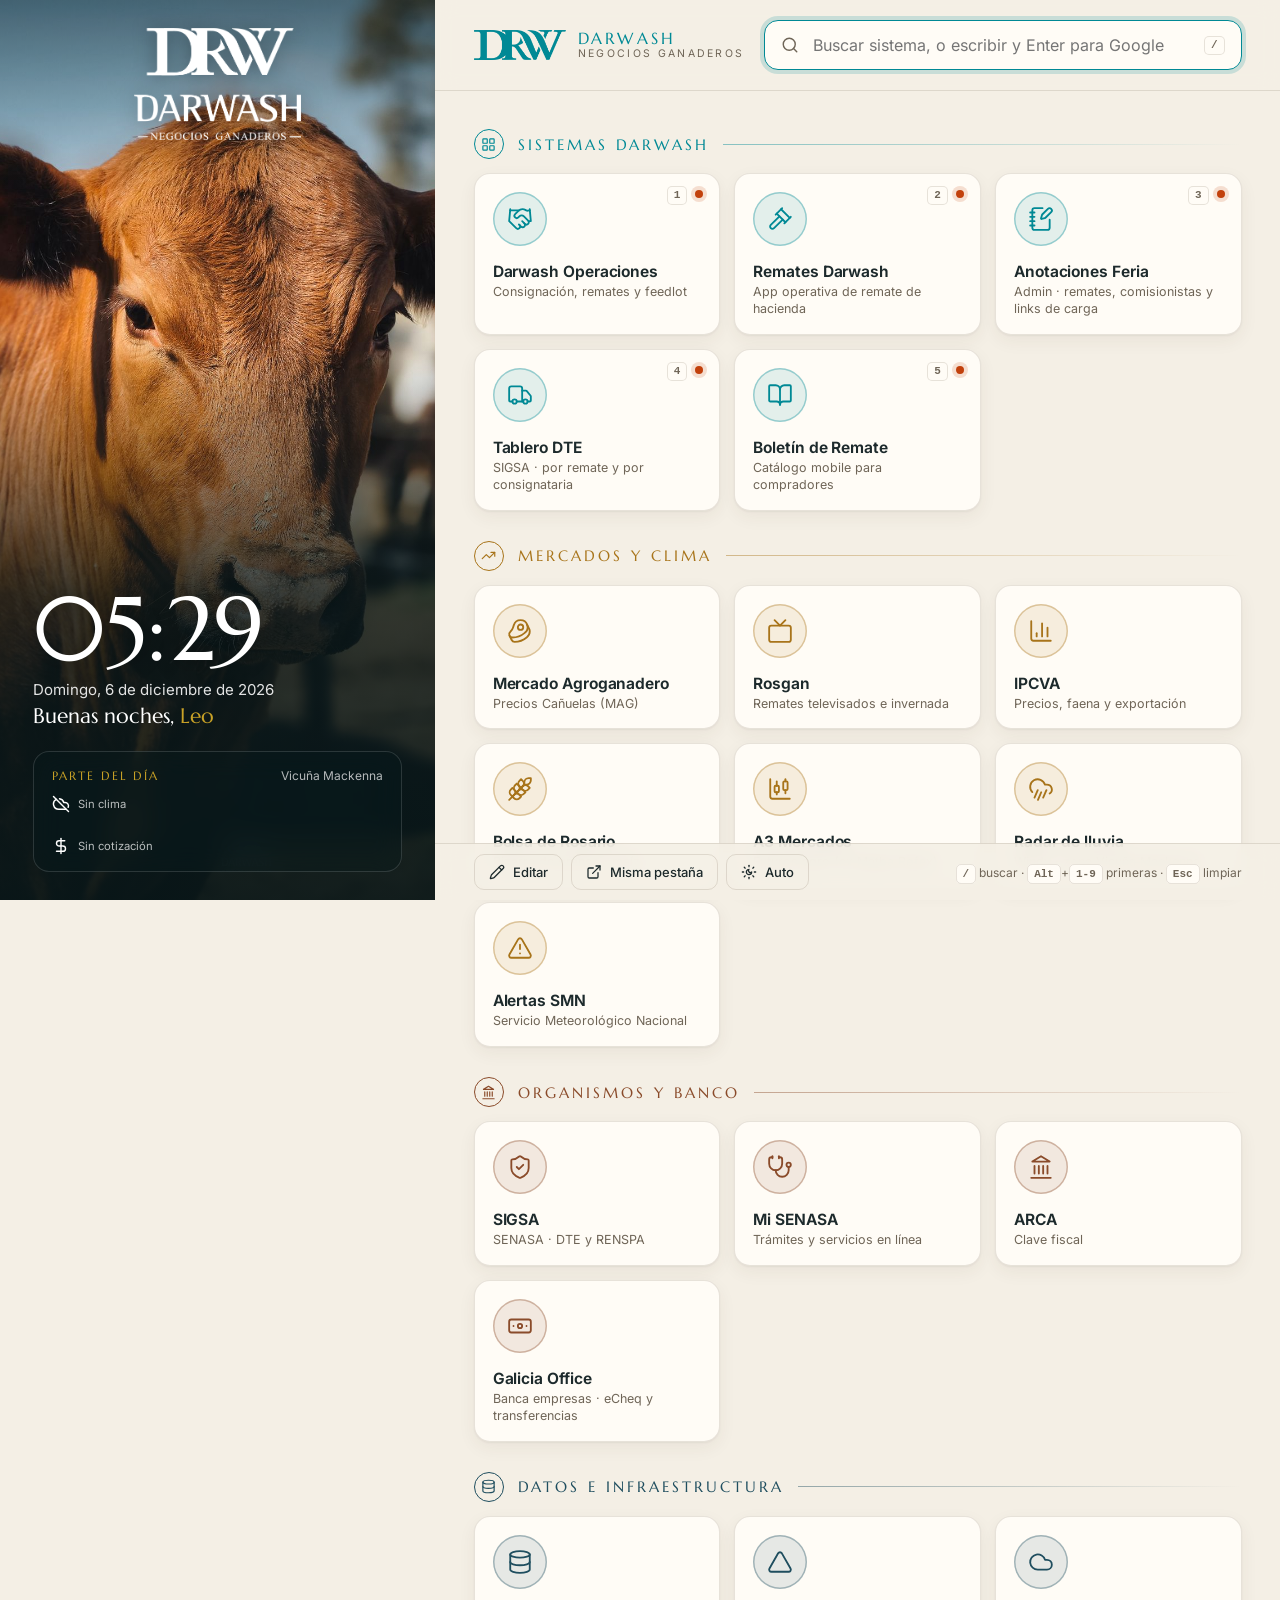
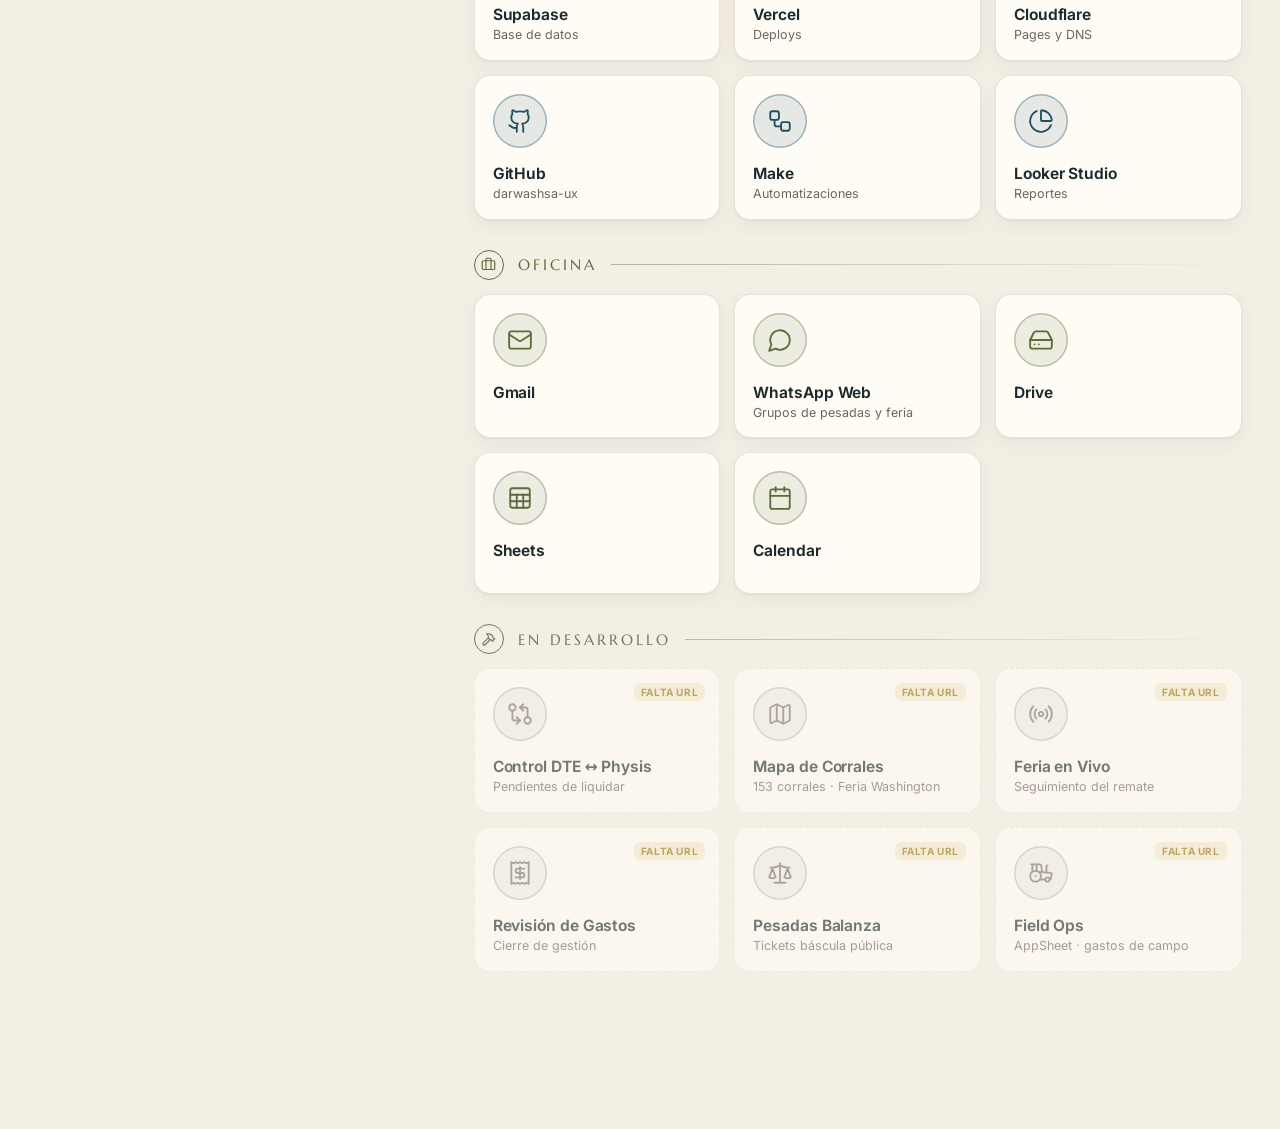
==== index.html @ 37d49cbf "Darwash Inicio" ====
<!doctype html>
<html lang="es-AR">
<head>
  <meta charset="utf-8">
  <meta name="viewport" content="width=device-width, initial-scale=1">
  <title>Darwash · Inicio</title>
  <meta name="theme-color" content="#0B3B40">
  <link rel="manifest" href="site.webmanifest">
  <link rel="icon" href="icons/icon-128.png">
  <link rel="apple-touch-icon" href="icons/icon-512.png">
  <link rel="preload" href="img/hero.jpg" as="image">
  <link rel="stylesheet" href="styles.css">
</head>
<body>
  <div class="layout">
    <!-- ===== Panel foto ===== -->
    <aside class="hero">
      <img class="hero-img" src="img/hero.jpg" alt="">
      <div class="hero-shade"></div>

      <div class="hero-top">
        <img class="logo" src="img/logo-white.png" alt="Darwash · Negocios Ganaderos">
      </div>

      <div class="hero-bottom">
        <div class="clock" id="clock">--:--</div>
        <div class="date" id="date"></div>
        <div class="greet" id="greet"></div>

        <div class="parte">
          <div class="parte-h"><span>Parte del día</span><small id="lugar"></small></div>
          <div class="row" id="weatherChip"><i data-lucide="cloud-sun"></i><span>Cargando clima…</span></div>
          <div class="forecast" id="forecast"></div>
          <div class="row" id="dolarChip"><i data-lucide="dollar-sign"></i><span>Cargando dólar…</span></div>
          <div class="row remate" id="remateBox" hidden></div>
        </div>
      </div>
    </aside>

    <!-- ===== Apps ===== -->
    <div class="col">
      <header class="top">
        <div class="brand-mini">
          <img class="mono mono-teal" src="img/drw-teal.png" alt="DRW">
          <div>
            <div class="brand-name">DARWASH</div>
            <div class="brand-sub" id="brandSub">Negocios Ganaderos</div>
          </div>
        </div>
        <label class="search">
          <i data-lucide="search"></i>
          <input id="q" type="search" autocomplete="off" spellcheck="false"
                 placeholder="Buscar sistema, o escribir y Enter para Google">
          <kbd>/</kbd>
        </label>
      </header>

      <main id="content"></main>

      <footer class="bar">
        <button class="btn ghost" id="btnEdit"><i data-lucide="pencil"></i><span>Editar</span></button>
        <button class="btn ghost" id="btnTab" title="Abrir apps en pestaña nueva"><i data-lucide="external-link"></i><span>Misma pestaña</span></button>
        <button class="btn ghost" id="btnTheme" title="Tema"><i data-lucide="sun-moon"></i><span>Auto</span></button>
        <span class="spacer"></span>
        <span class="hint"><kbd>/</kbd> buscar · <kbd>Alt</kbd>+<kbd>1-9</kbd> primeras · <kbd>Esc</kbd> limpiar</span>
        <div class="edit-actions" id="editActions" hidden>
          <button class="btn" id="btnExport"><i data-lucide="download"></i><span>Exportar config.js</span></button>
          <label class="btn"><i data-lucide="upload"></i><span>Importar</span><input type="file" id="fileImport" accept=".js,.json" hidden></label>
          <button class="btn danger" id="btnReset"><i data-lucide="rotate-ccw"></i><span>Restaurar</span></button>
        </div>
      </footer>
    </div>
  </div>

  <dialog id="dlg">
    <form id="frm" method="dialog">
      <h3 id="dlgTitle">App</h3>
      <div class="grid2">
        <label>Nombre<input name="nombre" required></label>
        <label><span>Ícono · <a href="https://lucide.dev/icons" target="_blank" rel="noopener">ver lista</a></span>
          <span class="icon-input"><input name="icono" placeholder="truck"><span id="iconPreview"></span></span>
        </label>
      </div>
      <label>URL<input name="url" type="url" placeholder="https://…"></label>
      <label>Descripción<input name="desc"></label>
      <div class="grid2">
        <label>Sección<input name="seccion" list="secList" required></label>
        <label class="checks">
          <span><input type="checkbox" name="fav"> Favorita</span>
          <span><input type="checkbox" name="ping"> Chequear estado</span>
        </label>
      </div>
      <datalist id="secList"></datalist>
      <div class="dlg-actions">
        <button type="button" class="btn danger" id="btnDelete">Borrar</button>
        <span class="spacer"></span>
        <button type="button" class="btn ghost" id="btnCancel">Cancelar</button>
        <button type="submit" class="btn primary" value="ok">Guardar</button>
      </div>
    </form>
  </dialog>

  <script src="lucide.min.js"></script>
  <script src="config.js"></script>
  <script src="app.js"></script>
</body>
</html>
---- styles.css ----
@font-face { font-family: "Marcellus"; src: url("fonts/marcellus-latin-400-normal.woff2") format("woff2"); font-weight: 400; font-display: swap; }
@font-face { font-family: "InterV"; src: url("fonts/inter-latin-wght-normal.woff2") format("woff2"); font-weight: 100 900; font-display: swap; }

:root {
  --teal: #008995;
  --teal-d: #0B5C63;
  --navy: #122A42;
  --gold: #C9A227;
  --serif: "Marcellus", "Palatino Linotype", Georgia, serif;
  --sans: "InterV", "Segoe UI", system-ui, sans-serif;

  --bg: #F4EFE5;           /* papel / arena */
  --bg2: #EAE3D5;
  --card: #FFFCF6;
  --line: rgba(74, 52, 30, .13);
  --txt: #1D2A2C;
  --mut: #6F6557;
  --shadow: 0 1px 2px rgba(74,52,30,.06), 0 6px 18px rgba(74,52,30,.06);
  --shadow-h: 0 4px 10px rgba(74,52,30,.08), 0 18px 40px rgba(74,52,30,.14);
  color-scheme: light;
}
@media (prefers-color-scheme: dark) {
  :root:not([data-theme="light"]) {
    --bg: #101816; --bg2: #16211F; --card: #172220; --line: rgba(233,222,200,.09);
    --txt: #EDE6D8; --mut: #A39A89; --shadow: none; --shadow-h: 0 16px 40px rgba(0,0,0,.5);
    color-scheme: dark;
  }
}
:root[data-theme="dark"] {
  --bg: #101816; --bg2: #16211F; --card: #172220; --line: rgba(233,222,200,.09);
  --txt: #EDE6D8; --mut: #A39A89; --shadow: none; --shadow-h: 0 16px 40px rgba(0,0,0,.5);
  color-scheme: dark;
}

* { box-sizing: border-box; }
[hidden] { display: none !important; }
html, body { margin: 0; }
body { font-family: var(--sans); background: var(--bg); color: var(--txt); -webkit-font-smoothing: antialiased; }
svg.lucide { width: 18px; height: 18px; stroke-width: 1.9; flex: none; }
a { color: inherit; }
kbd {
  font: 600 11px/1 ui-monospace, Consolas, monospace; padding: 3px 6px; border-radius: 5px;
  border: 1px solid var(--line); color: var(--mut); background: var(--card);
}

/* ================= layout ================= */
.layout { display: grid; grid-template-columns: minmax(360px, 34vw) 1fr; min-height: 100vh; }
.col { min-width: 0; display: flex; flex-direction: column; }

/* ================= hero (foto) ================= */
.hero {
  position: sticky; top: 0; height: 100vh; overflow: hidden; color: #fff;
  display: flex; flex-direction: column; justify-content: space-between;
  background: #3a2414;
}
.hero-img { position: absolute; inset: 0; width: 100%; height: 100%; object-fit: cover; object-position: 38% 30%;
  animation: kenburns 40s ease-in-out infinite alternate; }
@keyframes kenburns { from { transform: scale(1.02); } to { transform: scale(1.09) translate(-1%, -1%); } }
@media (prefers-reduced-motion: reduce) { .hero-img { animation: none; } }
.hero-shade { position: absolute; inset: 0;
  background:
    linear-gradient(180deg, rgba(8,22,24,.55) 0%, rgba(8,22,24,0) 22%, rgba(8,22,24,0) 38%, rgba(8,22,24,.78) 66%, rgba(8,22,24,.94) 100%); }
.hero-top, .hero-bottom { position: relative; z-index: 1; padding: 28px clamp(22px, 2.6vw, 40px); }
.hero-top { display: flex; justify-content: center; }
.logo { width: clamp(150px, 13vw, 210px); filter: drop-shadow(0 2px 10px rgba(0,0,0,.35)); }

.clock { font-family: var(--serif); font-size: clamp(64px, 7vw, 108px); line-height: .95; letter-spacing: -.01em;
  font-variant-numeric: tabular-nums; text-shadow: 0 2px 20px rgba(0,0,0,.35); }
.date { margin-top: 8px; font-size: 15px; opacity: .88; }
.greet { margin-top: 4px; font-family: var(--serif); font-size: 21px; }
.greet em { font-style: normal; color: var(--gold); }

.parte {
  margin-top: 22px; padding: 16px 18px; border-radius: 16px;
  background: rgba(10, 26, 28, .45); border: 1px solid rgba(255,255,255,.14);
  backdrop-filter: blur(14px) saturate(1.2); -webkit-backdrop-filter: blur(14px) saturate(1.2);
  display: flex; flex-direction: column; gap: 12px;
}
.parte-h { display: flex; justify-content: space-between; align-items: baseline;
  font-family: var(--serif); letter-spacing: .16em; text-transform: uppercase; font-size: 12px; color: var(--gold); }
.parte-h small { font-family: var(--sans); letter-spacing: 0; text-transform: none; color: rgba(255,255,255,.7); font-size: 12px; }
.parte .row { display: flex; align-items: center; gap: 8px; flex-wrap: wrap; font-size: 13.5px; }
.parte .row b { font-weight: 650; font-size: 15px; }
.parte .row small { color: rgba(255,255,255,.72); }
.parte .sep { width: 1px; height: 14px; background: rgba(255,255,255,.22); margin: 0 2px; }
.parte .big { font-family: var(--serif); font-size: 30px; line-height: 1; font-weight: 400; margin-right: 2px; }
.forecast { display: grid; grid-template-columns: repeat(5, 1fr); gap: 6px; }
.fc { display: flex; flex-direction: column; align-items: center; gap: 3px; padding: 7px 2px; border-radius: 10px;
  background: rgba(255,255,255,.07); font-size: 11.5px; color: rgba(255,255,255,.75); text-align: center; }
.fc b { color: #fff; font-weight: 600; font-size: 12.5px; }
.fc .rain { color: #7FD6DD; font-weight: 700; }
.fc.ayer { background: rgba(0,137,149,.45); }
.fc.ayer .rain { color: #fff; }
.fc svg { width: 18px; height: 18px; }
.parte .remate { padding-top: 10px; border-top: 1px solid rgba(255,255,255,.12); }
.parte .remate b { color: var(--gold); }

/* ================= columna apps ================= */
.top {
  position: sticky; top: 0; z-index: 4; display: flex; align-items: center; gap: 20px;
  padding: 20px clamp(18px, 3vw, 44px);
  background: color-mix(in srgb, var(--bg) 88%, transparent); backdrop-filter: blur(10px);
  border-bottom: 1px solid var(--line);
}
.brand-mini { display: flex; align-items: center; gap: 12px; flex: none; }
.mono { height: 30px; width: auto; }
.brand-name { font-family: var(--serif); letter-spacing: .2em; font-size: 16px; color: var(--teal); line-height: 1.1; }
.brand-sub { font-size: 10.5px; letter-spacing: .22em; text-transform: uppercase; color: var(--mut); }
.search {
  flex: 1; max-width: 620px; margin-left: auto; display: flex; align-items: center; gap: 12px;
  padding: 0 16px; height: 50px; border-radius: 14px; background: var(--card);
  border: 1px solid var(--line); box-shadow: var(--shadow); transition: .15s;
}
.search:focus-within { border-color: var(--teal); box-shadow: 0 0 0 4px color-mix(in srgb, var(--teal) 18%, transparent); }
.search svg { color: var(--mut); }
.search input { flex: 1; min-width: 0; border: 0; outline: 0; background: transparent; color: var(--txt); font: 16px var(--sans); height: 100%; }

main { padding: 8px clamp(18px, 3vw, 44px) 100px; }

/* ---- secciones ---- */
.sec { margin-top: 30px; }
.sec-h {
  display: flex; align-items: center; gap: 14px; margin: 0 0 14px;
  font: 400 15px/1 var(--serif); letter-spacing: .2em; text-transform: uppercase; color: var(--c, var(--teal));
}
.sec-h .sw { width: 30px; height: 30px; border-radius: 50%; display: grid; place-items: center;
  border: 1.5px solid currentColor; }
.sec-h .sw svg { width: 15px; height: 15px; }
.sec-h .line { flex: 1; height: 1px; background: linear-gradient(90deg, color-mix(in srgb, var(--c, var(--teal)) 45%, transparent), transparent); }
.sec-h .count { font: 600 11px var(--sans); letter-spacing: 0; color: var(--mut); }

.grid { display: grid; gap: 14px; grid-template-columns: repeat(auto-fill, minmax(200px, 1fr)); }
.tile {
  --c: var(--teal);
  position: relative; display: flex; flex-direction: column; gap: 16px;
  padding: 18px 18px 16px; border-radius: 16px; text-decoration: none; min-height: 142px;
  background: var(--card); border: 1px solid var(--line); box-shadow: var(--shadow);
  transition: transform .16s ease, box-shadow .16s ease, border-color .16s; outline: none; overflow: hidden;
}
.tile::before { content: ""; position: absolute; left: 0; top: 0; bottom: 0; width: 4px; background: var(--c);
  transform: scaleY(0); transform-origin: bottom; transition: transform .2s ease; }
.tile:hover, .tile:focus-visible { transform: translateY(-3px); box-shadow: var(--shadow-h);
  border-color: color-mix(in srgb, var(--c) 40%, var(--line)); }
.tile:hover::before, .tile:focus-visible::before { transform: scaleY(1); }
.tile .ico {
  width: 54px; height: 54px; border-radius: 50%; display: grid; place-items: center;
  color: var(--c); background: color-mix(in srgb, var(--c) 11%, transparent);
  box-shadow: inset 0 0 0 1.5px color-mix(in srgb, var(--c) 35%, transparent);
  transition: background .16s, color .16s;
}
.tile:hover .ico, .tile:focus-visible .ico { background: var(--c); color: #fff; }
.tile .ico svg { width: 26px; height: 26px; stroke-width: 1.7; }
.tile .ico .letter { font: 22px var(--serif); }
.tile .txt { display: flex; flex-direction: column; gap: 3px; min-width: 0; }
.tile b { font-size: 15.5px; font-weight: 650; letter-spacing: -.005em; }
.tile small { color: var(--mut); font-size: 12.5px; line-height: 1.35;
  overflow: hidden; display: -webkit-box; -webkit-line-clamp: 2; -webkit-box-orient: vertical; }
.tile .dot { position: absolute; top: 16px; right: 16px; width: 8px; height: 8px; border-radius: 50%; }
.tile .dot.ok { background: #3FA34D; box-shadow: 0 0 0 4px rgba(63,163,77,.16); }
.tile .dot.ko { background: #C2410C; box-shadow: 0 0 0 4px rgba(194,65,12,.16); }
.tile .dot.wait { background: var(--mut); opacity: .35; }
.tile .num { position: absolute; top: 12px; right: 32px; }
.tile.nourl { opacity: .6; border-style: dashed; box-shadow: none; }
.tile .badge { position: absolute; top: 14px; right: 14px; font-size: 10px; font-weight: 700; letter-spacing: .06em;
  text-transform: uppercase; padding: 3px 7px; border-radius: 6px; color: #9A7412;
  background: color-mix(in srgb, var(--gold) 20%, transparent); }
.tile .tools { position: absolute; right: 10px; bottom: 10px; display: none; gap: 6px; z-index: 2; }
body.editing .tile .tools { display: flex; }
.tbtn { width: 32px; height: 32px; border-radius: 9px; border: 1px solid var(--line); display: grid; place-items: center;
  background: var(--bg2); color: var(--txt); cursor: pointer; }
.tbtn:hover { border-color: var(--teal); color: var(--teal); }
.tbtn.on { color: var(--gold); } .tbtn.on svg { fill: var(--gold); }
.tile.add-tile { align-items: center; justify-content: center; flex-direction: row; gap: 8px; color: var(--mut);
  border-style: dashed; cursor: pointer; box-shadow: none; background: transparent; font: 500 14px var(--sans); }
body:not(.editing) .add-tile { display: none; }

/* favoritas: fila horizontal más compacta */
.grid.compact { grid-template-columns: repeat(auto-fill, minmax(240px, 1fr)); }
.grid.compact .tile { flex-direction: row; align-items: center; min-height: 0; padding: 14px; gap: 14px; }
.grid.compact .tile .ico { width: 44px; height: 44px; }
.grid.compact .tile .ico svg { width: 21px; height: 21px; }
.grid.compact .tile small { -webkit-line-clamp: 1; }
.grid.compact .tile .dot { top: 10px; right: 10px; }
.grid.compact .tile .num, .grid.compact .tile .badge { display: none; }

.empty { text-align: center; color: var(--mut); padding: 34px 0; }
.empty b { color: var(--txt); }

/* ---- footer ---- */
.bar {
  position: sticky; bottom: 0; margin-top: auto; display: flex; align-items: center; gap: 8px; flex-wrap: wrap;
  padding: 10px clamp(18px, 3vw, 44px); background: color-mix(in srgb, var(--bg) 88%, transparent);
  backdrop-filter: blur(10px); border-top: 1px solid var(--line); z-index: 4;
}
.spacer { flex: 1; }
.hint { color: var(--mut); font-size: 12px; }
.edit-actions { display: flex; gap: 8px; }
.btn { display: inline-flex; align-items: center; gap: 8px; height: 36px; padding: 0 14px; border-radius: 10px;
  border: 1px solid var(--line); background: var(--card); color: var(--txt); font: 500 13px var(--sans); cursor: pointer; }
.btn:hover { border-color: var(--teal); }
.btn.ghost { background: transparent; }
.btn.primary { background: var(--teal); border-color: var(--teal); color: #fff; }
.btn.danger { color: #C2410C; }
.btn.active { background: var(--gold); border-color: var(--gold); color: var(--navy); }
.btn svg { width: 16px; height: 16px; }

/* ---- dialog ---- */
dialog { border: 1px solid var(--line); border-radius: 18px; padding: 0; width: min(560px, calc(100vw - 32px));
  background: var(--bg); color: var(--txt); box-shadow: 0 30px 80px rgba(0,0,0,.4); }
dialog::backdrop { background: rgba(10, 20, 18, .55); backdrop-filter: blur(3px); }
dialog form { padding: 22px; display: flex; flex-direction: column; gap: 14px; }
dialog h3 { margin: 0 0 4px; font: 400 22px var(--serif); color: var(--teal); }
dialog label { display: flex; flex-direction: column; gap: 6px; font-size: 12px; color: var(--mut); font-weight: 600; }
dialog input:not([type=checkbox]) { height: 40px; border-radius: 10px; border: 1px solid var(--line); background: var(--card);
  color: var(--txt); padding: 0 12px; font: 14px var(--sans); width: 100%; }
dialog input:focus { outline: 2px solid var(--teal); outline-offset: -1px; }
.grid2 { display: grid; grid-template-columns: 1fr 1fr; gap: 12px; }
.checks { justify-content: flex-end; }
.checks span { display: flex; align-items: center; gap: 8px; color: var(--txt); font-weight: 500; font-size: 13px; }
.icon-input { display: flex; gap: 8px; align-items: center; }
#iconPreview { width: 40px; height: 40px; flex: none; border-radius: 50%; display: grid; place-items: center;
  background: var(--card); border: 1px solid var(--line); color: var(--teal); }
.dlg-actions { display: flex; gap: 8px; margin-top: 6px; }

/* ================= responsive ================= */
@media (max-width: 980px) {
  .layout { grid-template-columns: 1fr; }
  .hero { position: relative; height: auto; min-height: 560px; }
  .hero-img { object-position: 40% 25%; }
  .brand-mini { display: none; }
  .search { margin-left: 0; max-width: none; }
}
@media (max-width: 560px) {
  .hero { min-height: 520px; }
  .hero-top, .hero-bottom { padding: 18px 16px; }
  .logo { width: 140px; }
  .top { padding: 12px 16px; }
  main { padding: 0 16px 90px; }
  .grid { grid-template-columns: repeat(2, 1fr); gap: 10px; }
  .tile { padding: 14px; min-height: 124px; }
  .tile .ico { width: 46px; height: 46px; }
  .hint { display: none; }
  .bar { padding: 8px 16px; }
  .bar .btn span { display: none; }
  .grid2 { grid-template-columns: 1fr; }
  .sec-h { font-size: 13px; letter-spacing: .14em; }
}
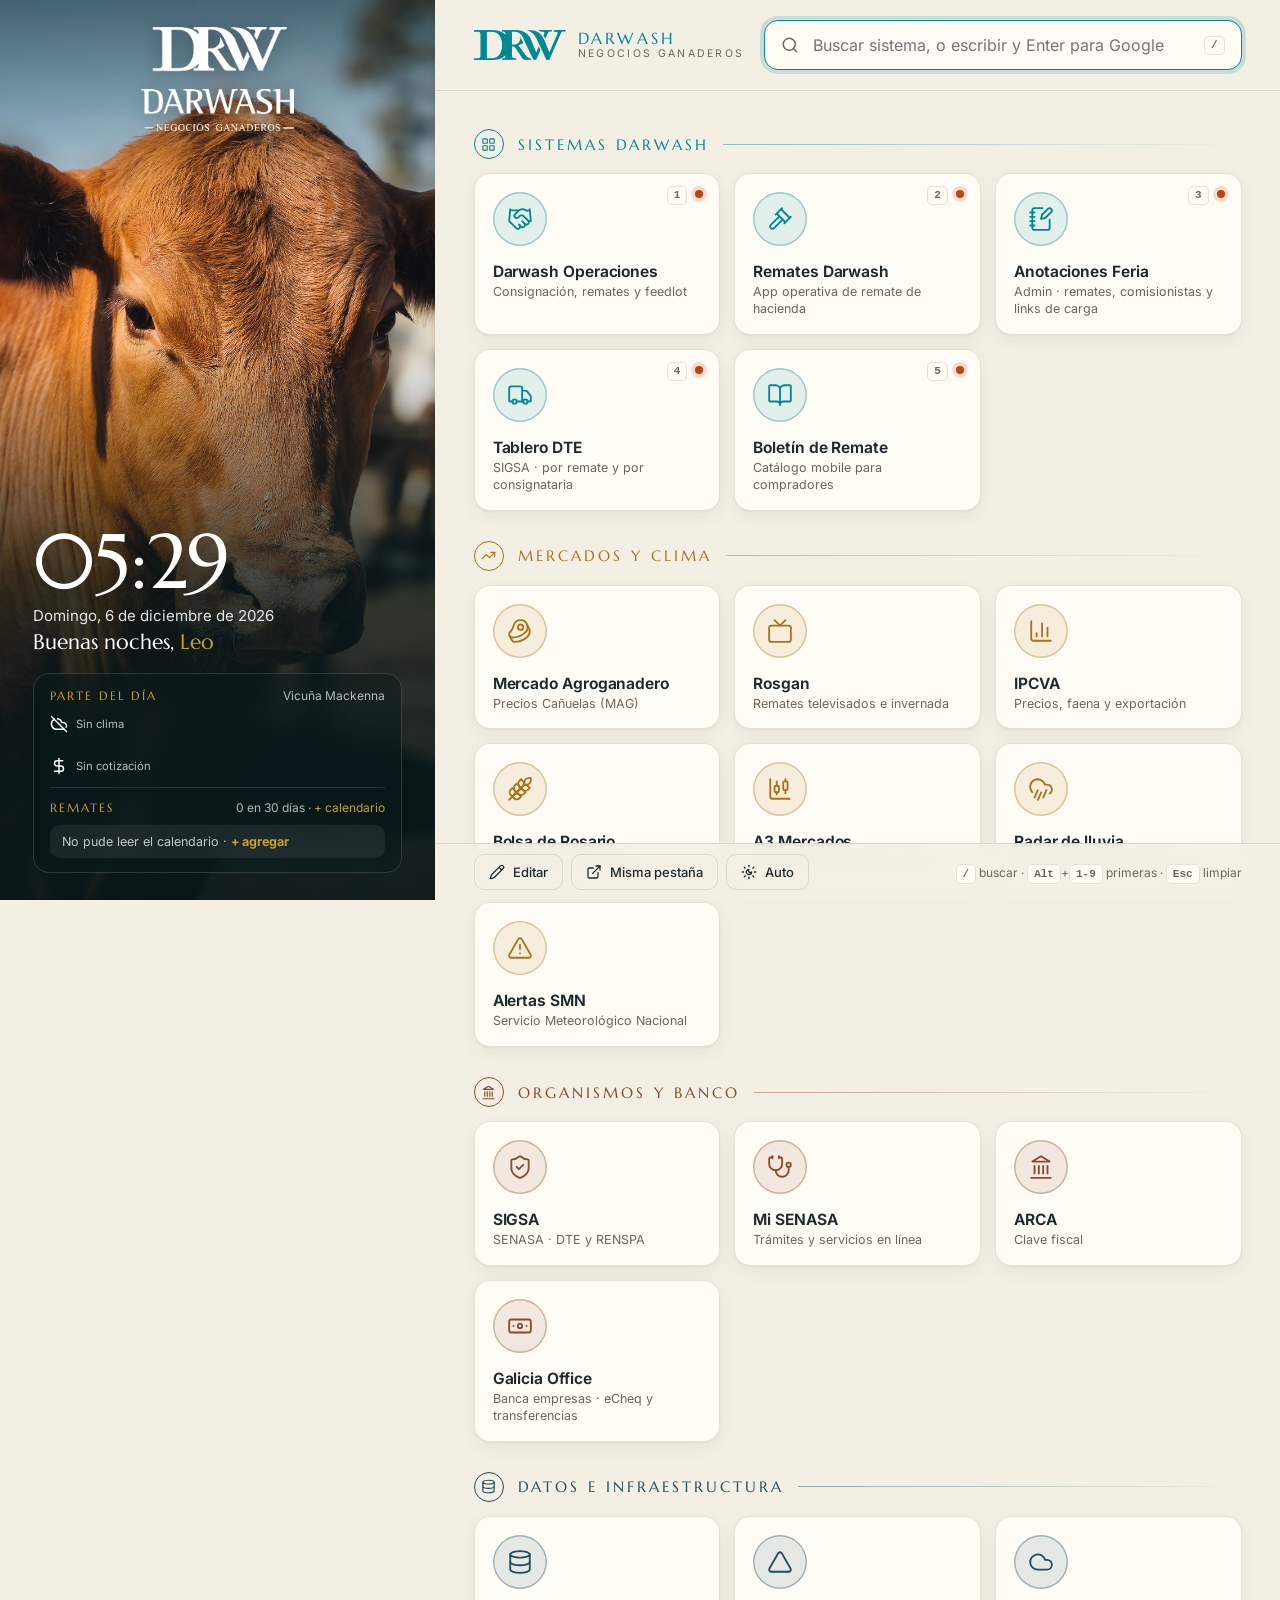
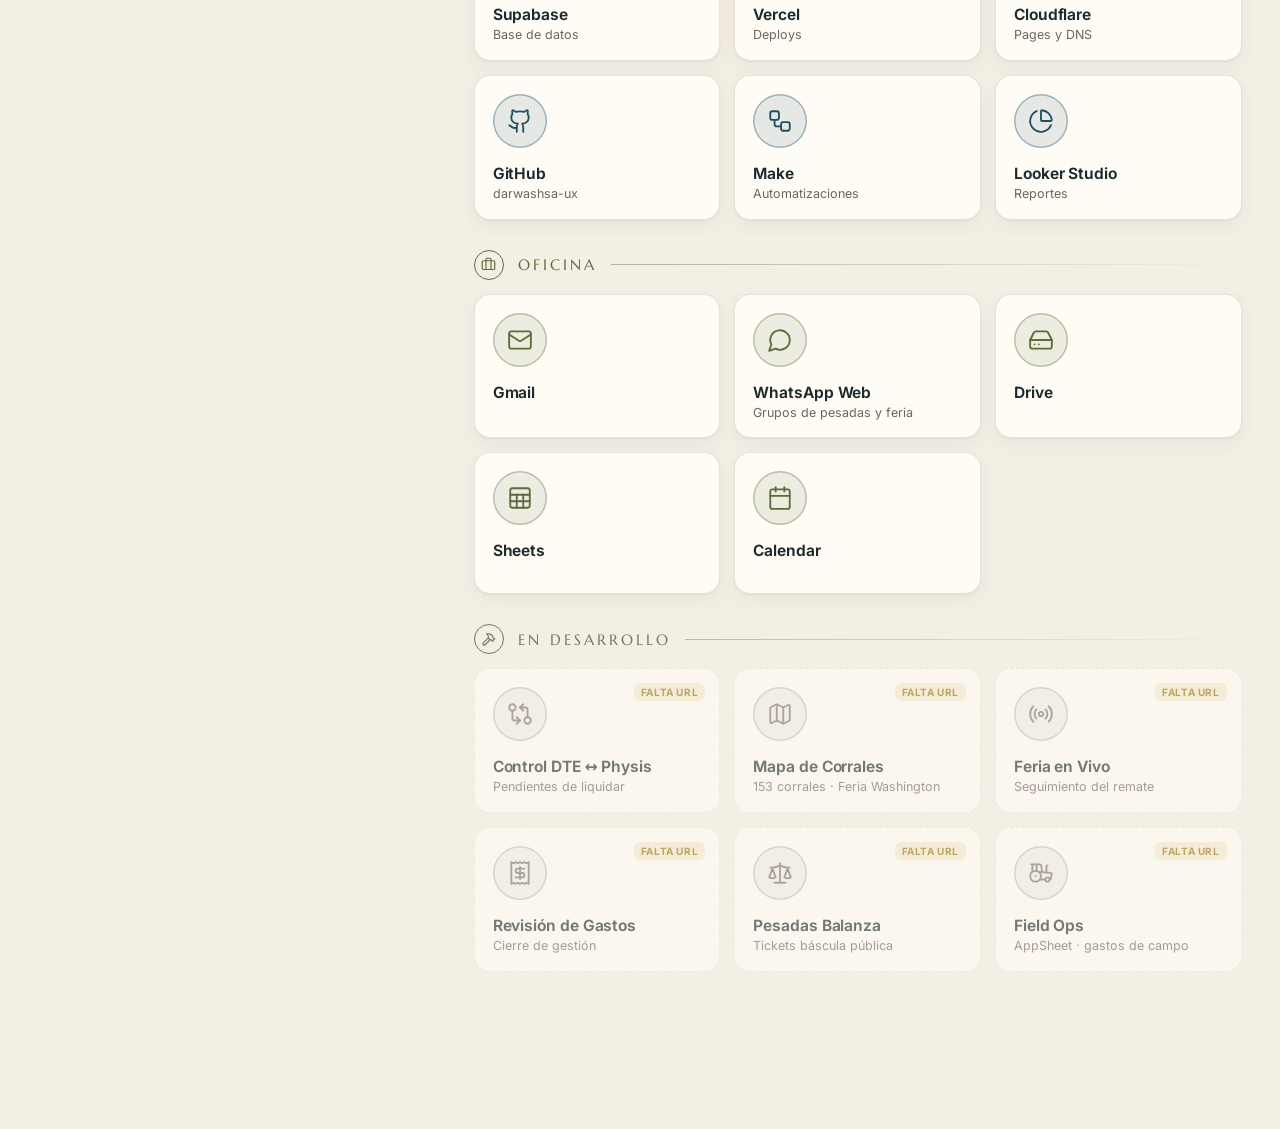
==== commit a33aa26f: "calendario de remates" ====
--- a/index.html
+++ b/index.html
@@ -32,7 +32,7 @@
           <div class="row" id="weatherChip"><i data-lucide="cloud-sun"></i><span>Cargando clima…</span></div>
           <div class="forecast" id="forecast"></div>
           <div class="row" id="dolarChip"><i data-lucide="dollar-sign"></i><span>Cargando dólar…</span></div>
-          <div class="row remate" id="remateBox" hidden></div>
+          <div class="cal" id="calRemates" hidden></div>
         </div>
       </div>
     </aside>
@@ -100,6 +100,8 @@
     </form>
   </dialog>
 
+  <dialog id="dlgCal" class="dlg-cal"><div id="calBody"></div></dialog>
+
   <script src="lucide.min.js"></script>
   <script src="config.js"></script>
   <script src="app.js"></script>
--- a/styles.css
+++ b/styles.css
@@ -60,18 +60,18 @@
 .hero-shade { position: absolute; inset: 0;
   background:
     linear-gradient(180deg, rgba(8,22,24,.55) 0%, rgba(8,22,24,0) 22%, rgba(8,22,24,0) 38%, rgba(8,22,24,.78) 66%, rgba(8,22,24,.94) 100%); }
-.hero-top, .hero-bottom { position: relative; z-index: 1; padding: 28px clamp(22px, 2.6vw, 40px); }
+.hero-top, .hero-bottom { position: relative; z-index: 1; padding: clamp(16px, 3vh, 28px) clamp(22px, 2.6vw, 40px); }
 .hero-top { display: flex; justify-content: center; }
-.logo { width: clamp(150px, 13vw, 210px); filter: drop-shadow(0 2px 10px rgba(0,0,0,.35)); }
-
-.clock { font-family: var(--serif); font-size: clamp(64px, 7vw, 108px); line-height: .95; letter-spacing: -.01em;
+.logo { width: clamp(130px, min(12vw, 20vh), 200px); filter: drop-shadow(0 2px 10px rgba(0,0,0,.35)); }
+
+.clock { font-family: var(--serif); font-size: clamp(56px, min(6vw, 11vh), 100px); line-height: .95; letter-spacing: -.01em;
   font-variant-numeric: tabular-nums; text-shadow: 0 2px 20px rgba(0,0,0,.35); }
 .date { margin-top: 8px; font-size: 15px; opacity: .88; }
 .greet { margin-top: 4px; font-family: var(--serif); font-size: 21px; }
 .greet em { font-style: normal; color: var(--gold); }
 
 .parte {
-  margin-top: 22px; padding: 16px 18px; border-radius: 16px;
+  margin-top: 18px; padding: 14px 16px; border-radius: 16px;
   background: rgba(10, 26, 28, .45); border: 1px solid rgba(255,255,255,.14);
   backdrop-filter: blur(14px) saturate(1.2); -webkit-backdrop-filter: blur(14px) saturate(1.2);
   display: flex; flex-direction: column; gap: 12px;
@@ -245,3 +245,75 @@
   .grid2 { grid-template-columns: 1fr; }
   .sec-h { font-size: 13px; letter-spacing: .14em; }
 }
+
+/* ================= remates (dentro del parte) ================= */
+.cal { padding-top: 12px; border-top: 1px solid rgba(255,255,255,.12); display: flex; flex-direction: column; gap: 10px; }
+.parte-h small a { color: var(--gold); text-decoration: none; }
+.parte-h small a:hover { text-decoration: underline; }
+.cal-grid { display: grid; grid-template-columns: repeat(5, 1fr); gap: 6px; }
+.rc { font: inherit; border: 0; cursor: pointer; position: relative; display: flex; flex-direction: column; align-items: center; gap: 2px; padding: 8px 3px 7px;
+  border-radius: 10px; background: rgba(255,255,255,.07); color: rgba(255,255,255,.75); text-decoration: none;
+  font-size: 11px; text-align: center; min-width: 0; overflow: hidden; transition: background .15s; }
+.rc:hover { background: rgba(255,255,255,.14); }
+.rc::before { content: ""; position: absolute; top: 0; left: 22%; right: 22%; height: 3px; border-radius: 0 0 3px 3px; background: var(--pc); }
+.rc-dia { font-size: 11px; }
+.rc-fecha { color: #fff; font-size: 12.5px; font-weight: 650; white-space: nowrap; }
+.rc-lug { max-width: 100%; white-space: nowrap; overflow: hidden; text-overflow: ellipsis; font-size: 10.5px; padding: 0 3px; }
+.rc-cuando { color: #7FD6DD; font-weight: 700; font-size: 11px; }
+.rc.prox { background: rgba(0,137,149,.45); }
+.rc.hoy { background: var(--gold); color: rgba(18,42,66,.8); }
+.rc.hoy .rc-fecha, .rc.hoy .rc-cuando { color: var(--navy); }
+.rc.hoy::before { background: var(--navy); }
+.rc-vacio { font: inherit; border: 0; cursor: pointer; text-align: left; grid-column: 1 / -1; padding: 9px 12px; border-radius: 10px; background: rgba(255,255,255,.07);
+  font-size: 12.5px; color: rgba(255,255,255,.75); text-decoration: none; }
+.rc-vacio b { color: var(--gold); }
+
+.linkbtn { background: none; border: 0; padding: 0; font: inherit; color: var(--gold); cursor: pointer; }
+.linkbtn:hover { text-decoration: underline; }
+.linkbtn.mut { color: var(--mut); font-size: 12px; align-self: flex-start; }
+
+/* ---- modal calendario ---- */
+.dlg-cal { width: min(900px, calc(100vw - 24px)); }
+#calBody { padding: 20px 22px 22px; }
+.cal-top { display: flex; align-items: center; gap: 14px; margin-bottom: 16px; flex-wrap: wrap; }
+.cal-top h3 { margin: 0; font: 400 22px var(--serif); color: var(--teal); }
+.cal-nav { display: flex; align-items: center; gap: 8px; margin-left: auto; }
+.cal-nav b { min-width: 140px; text-align: center; font: 400 17px var(--serif); }
+.btn.sm { height: 32px; padding: 0 10px; }
+.cal-wrap { display: grid; grid-template-columns: 1fr 280px; gap: 18px; }
+.cal-mes { display: grid; grid-template-columns: repeat(7, 1fr); gap: 5px; }
+.cd-h { text-align: center; font-size: 11px; font-weight: 700; letter-spacing: .06em; text-transform: uppercase; color: var(--mut); padding-bottom: 4px; }
+.cd { min-height: 70px; border-radius: 10px; border: 1px solid var(--line); background: var(--card); color: var(--txt);
+  display: flex; flex-direction: column; align-items: stretch; gap: 3px; padding: 5px; cursor: pointer; font: inherit; text-align: left; overflow: hidden; }
+.cd:hover { border-color: var(--teal); }
+.cd.vacia { border: 0; background: transparent; cursor: default; }
+.cd.pasado { opacity: .5; }
+.cd-n { font-size: 12.5px; font-weight: 600; }
+.cd.hoy .cd-n { background: var(--teal); color: #fff; border-radius: 6px; padding: 1px 6px; align-self: flex-start; }
+.cd.sel { border: 2px solid var(--gold); padding: 4px; }
+.cd-p { font-size: 10.5px; font-weight: 600; padding: 2px 5px; border-radius: 5px; white-space: nowrap; overflow: hidden; text-overflow: ellipsis;
+  background: color-mix(in srgb, var(--pc) 22%, transparent); border-left: 3px solid var(--pc); }
+.cd-mas { font-size: 10px; color: var(--mut); }
+.cal-dia { display: flex; flex-direction: column; gap: 12px; padding: 14px; border-radius: 14px; background: var(--bg2); border: 1px solid var(--line); }
+.cal-dia-t { font: 400 18px var(--serif); }
+.cal-dia-l { display: flex; flex-direction: column; gap: 6px; }
+.cal-it { display: flex; align-items: center; gap: 8px; padding: 6px 6px 6px 10px; border-radius: 10px; background: var(--card); border: 1px solid var(--line); font-weight: 600; font-size: 14px; }
+.cal-it span { flex: 1; } .cal-it small { color: var(--mut); font-weight: 400; }
+.cal-it .pdot { width: 9px; height: 9px; border-radius: 50%; background: var(--pc); }
+.cal-nada { color: var(--mut); font-size: 13px; }
+.cal-form { display: flex; flex-direction: column; gap: 10px; padding-top: 12px; border-top: 1px solid var(--line); }
+.cal-form label { display: flex; flex-direction: column; gap: 6px; font-size: 12px; color: var(--mut); font-weight: 600; }
+.cal-form input { height: 40px; border-radius: 10px; border: 1px solid var(--line); background: var(--card); color: var(--txt); padding: 0 12px; font: 14px var(--sans); }
+.cal-form input:focus { outline: 2px solid var(--teal); outline-offset: -1px; }
+.cal-form .btn.primary { justify-content: center; height: 40px; }
+.chips { display: flex; flex-wrap: wrap; gap: 6px; }
+.chip-p { font: 600 12px var(--sans); padding: 6px 10px; border-radius: 999px; cursor: pointer; color: var(--txt);
+  border: 1px solid color-mix(in srgb, var(--pc) 55%, transparent); background: color-mix(in srgb, var(--pc) 14%, transparent); }
+.chip-p:hover { background: color-mix(in srgb, var(--pc) 30%, transparent); }
+.cal-msg { font-size: 12.5px; min-height: 16px; }
+.cal-msg.ok { color: #3FA34D; } .cal-msg.err { color: #C2410C; }
+@media (max-width: 720px) {
+  .cal-wrap { grid-template-columns: 1fr; }
+  .cd { min-height: 48px; } .cd-p { font-size: 0; padding: 0; height: 5px; border-left: 0; background: var(--pc); }
+  .cal-nav { margin-left: 0; }
+}
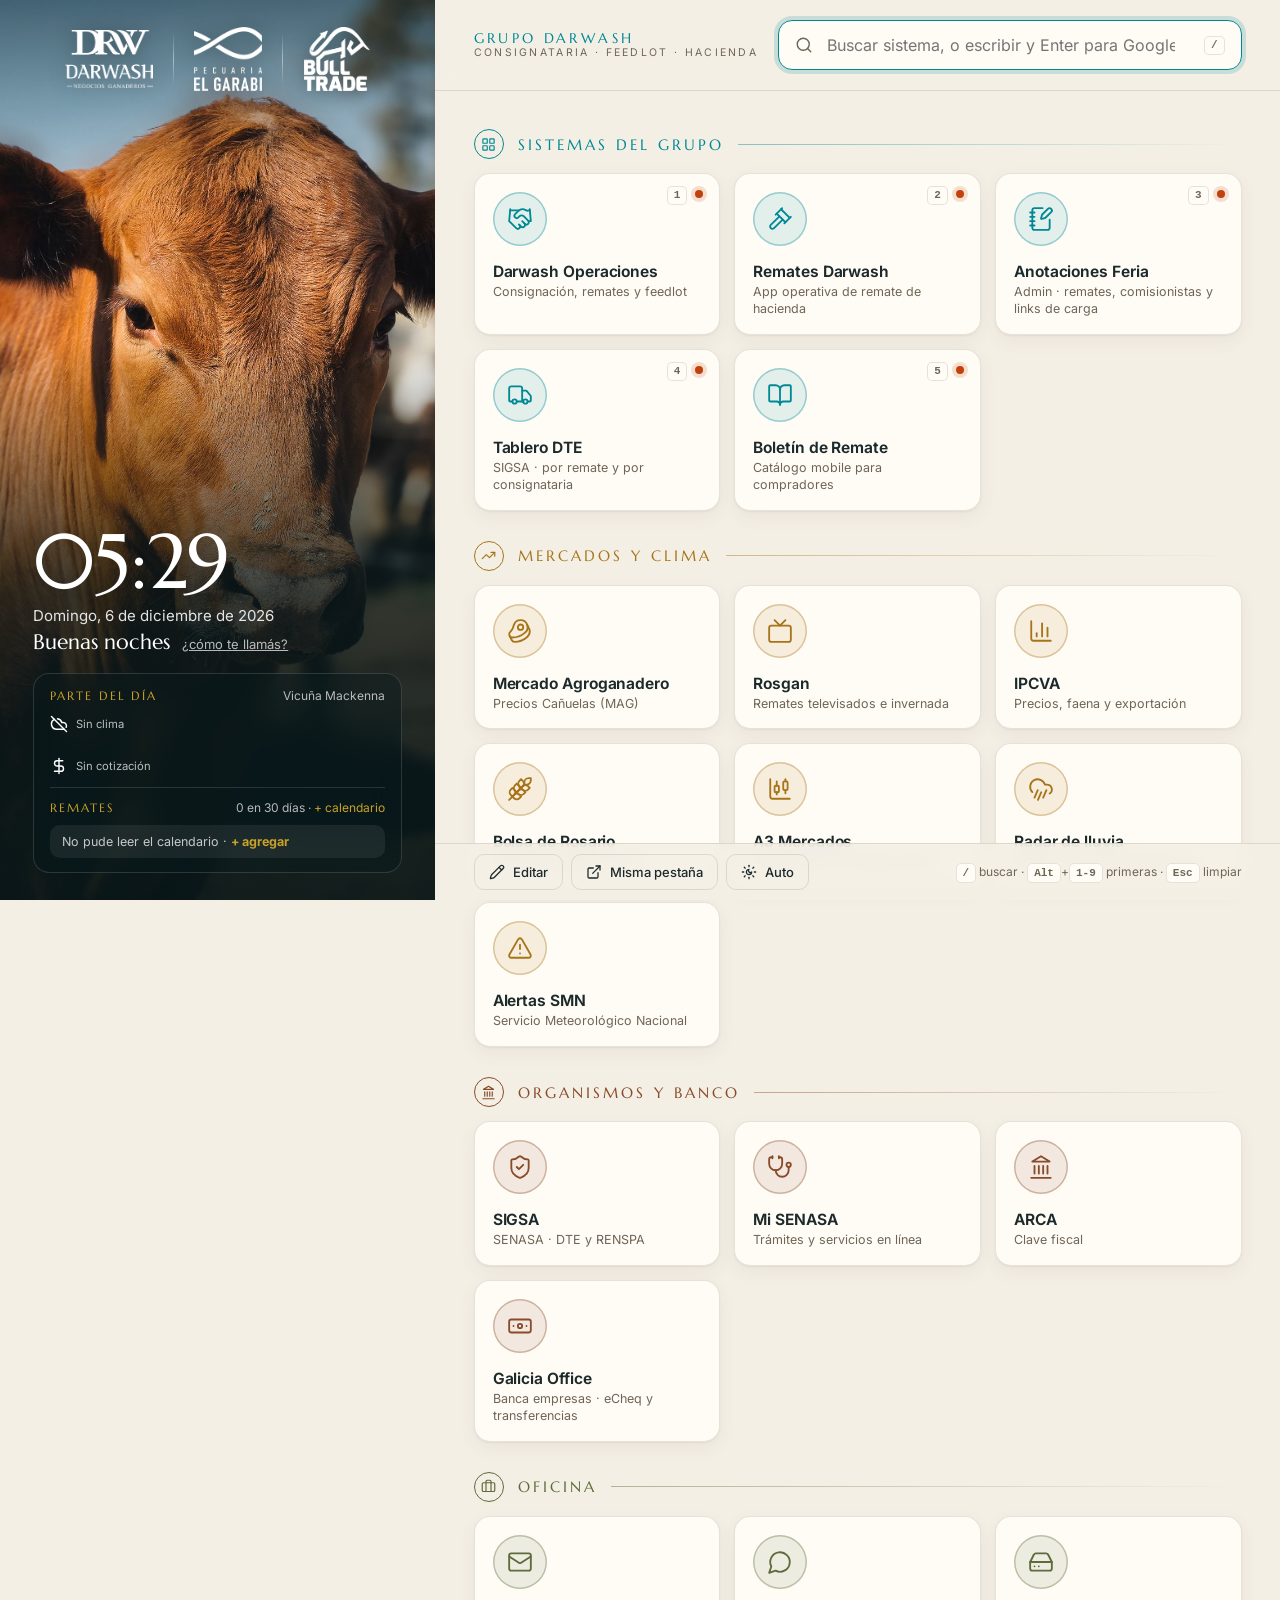
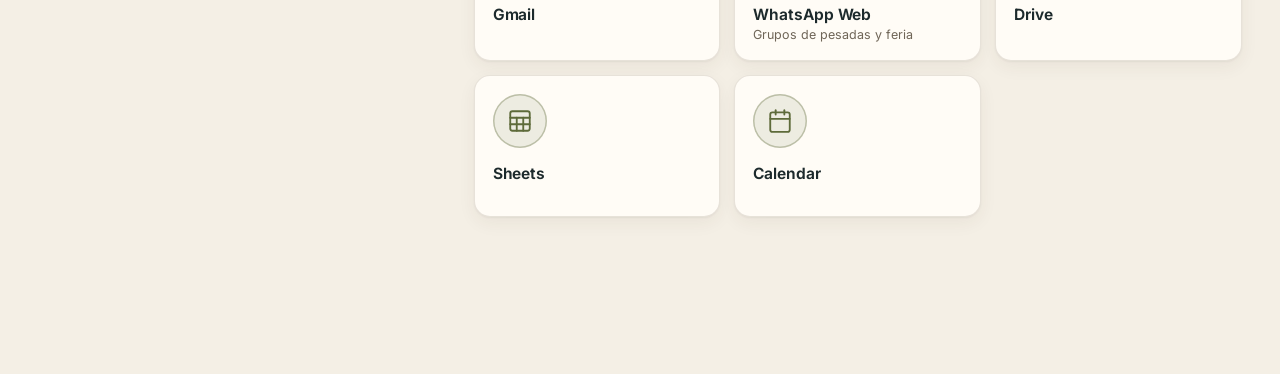
==== commit 764babb4: "grupo darwash" ====
--- a/index.html
+++ b/index.html
@@ -3,7 +3,7 @@
 <head>
   <meta charset="utf-8">
   <meta name="viewport" content="width=device-width, initial-scale=1">
-  <title>Darwash · Inicio</title>
+  <title>Grupo Darwash · Inicio</title>
   <meta name="theme-color" content="#0B3B40">
   <link rel="manifest" href="site.webmanifest">
   <link rel="icon" href="icons/icon-128.png">
@@ -19,7 +19,13 @@
       <div class="hero-shade"></div>
 
       <div class="hero-top">
-        <img class="logo" src="img/logo-white.png" alt="Darwash · Negocios Ganaderos">
+        <div class="grupo-logos">
+          <img class="gl gl-drw" src="img/logo-white.png" alt="Darwash · Negocios Ganaderos">
+          <span class="gl-sep"></span>
+          <img class="gl gl-gar" src="img/garabi-white.png" alt="Pecuaria El Garabí">
+          <span class="gl-sep"></span>
+          <img class="gl gl-bt" src="img/bulltrade-white.png" alt="Bulltrade">
+        </div>
       </div>
 
       <div class="hero-bottom">
@@ -41,10 +47,9 @@
     <div class="col">
       <header class="top">
         <div class="brand-mini">
-          <img class="mono mono-teal" src="img/drw-teal.png" alt="DRW">
           <div>
-            <div class="brand-name">DARWASH</div>
-            <div class="brand-sub" id="brandSub">Negocios Ganaderos</div>
+            <div class="brand-name">GRUPO DARWASH</div>
+            <div class="brand-sub" id="brandSub">Consignataria · Feedlot · Hacienda</div>
           </div>
         </div>
         <label class="search">
--- a/styles.css
+++ b/styles.css
@@ -69,6 +69,7 @@
 .date { margin-top: 8px; font-size: 15px; opacity: .88; }
 .greet { margin-top: 4px; font-family: var(--serif); font-size: 21px; }
 .greet em { font-style: normal; color: var(--gold); }
+.greet em.nombre { cursor: pointer; }
 
 .parte {
   margin-top: 18px; padding: 14px 16px; border-radius: 16px;
@@ -317,3 +318,18 @@
   .cd { min-height: 48px; } .cd-p { font-size: 0; padding: 0; height: 5px; border-left: 0; background: var(--pc); }
   .cal-nav { margin-left: 0; }
 }
+
+/* ================= grupo (3 empresas) ================= */
+.grupo-logos { display: flex; align-items: center; justify-content: center; gap: clamp(12px, 1.6vw, 22px); width: 100%; }
+.gl { height: clamp(44px, min(5vw, 9vh), 74px); width: auto; filter: drop-shadow(0 2px 10px rgba(0,0,0,.4)); }
+.gl-drw { height: clamp(40px, min(4.6vw, 8.4vh), 68px); }
+.gl-sep { width: 1px; align-self: stretch; margin: 6px 0; background: linear-gradient(transparent, rgba(255,255,255,.45), transparent); }
+.brand-mini { gap: 16px; }
+.brand-name { font-size: 14px; letter-spacing: .24em; }
+.brand-logos { display: flex; align-items: center; gap: 12px; padding-left: 16px; border-left: 1px solid var(--line); }
+.brand-logos img { height: 30px; width: auto; }
+@media (prefers-color-scheme: dark) { :root:not([data-theme="light"]) .brand-logos img { filter: brightness(0) invert(1); opacity: .85; } }
+:root[data-theme="dark"] .brand-logos img { filter: brightness(0) invert(1); opacity: .85; }
+.greet .nombre { cursor: pointer; border-bottom: 1px dashed rgba(201,162,39,.5); }
+.greet .pedir { font: 13px var(--sans); color: rgba(255,255,255,.7); background: none; border: 0; cursor: pointer; text-decoration: underline; margin-left: 6px; padding: 0; }
+@media (max-width: 1180px) { .brand-logos { display: none; } }
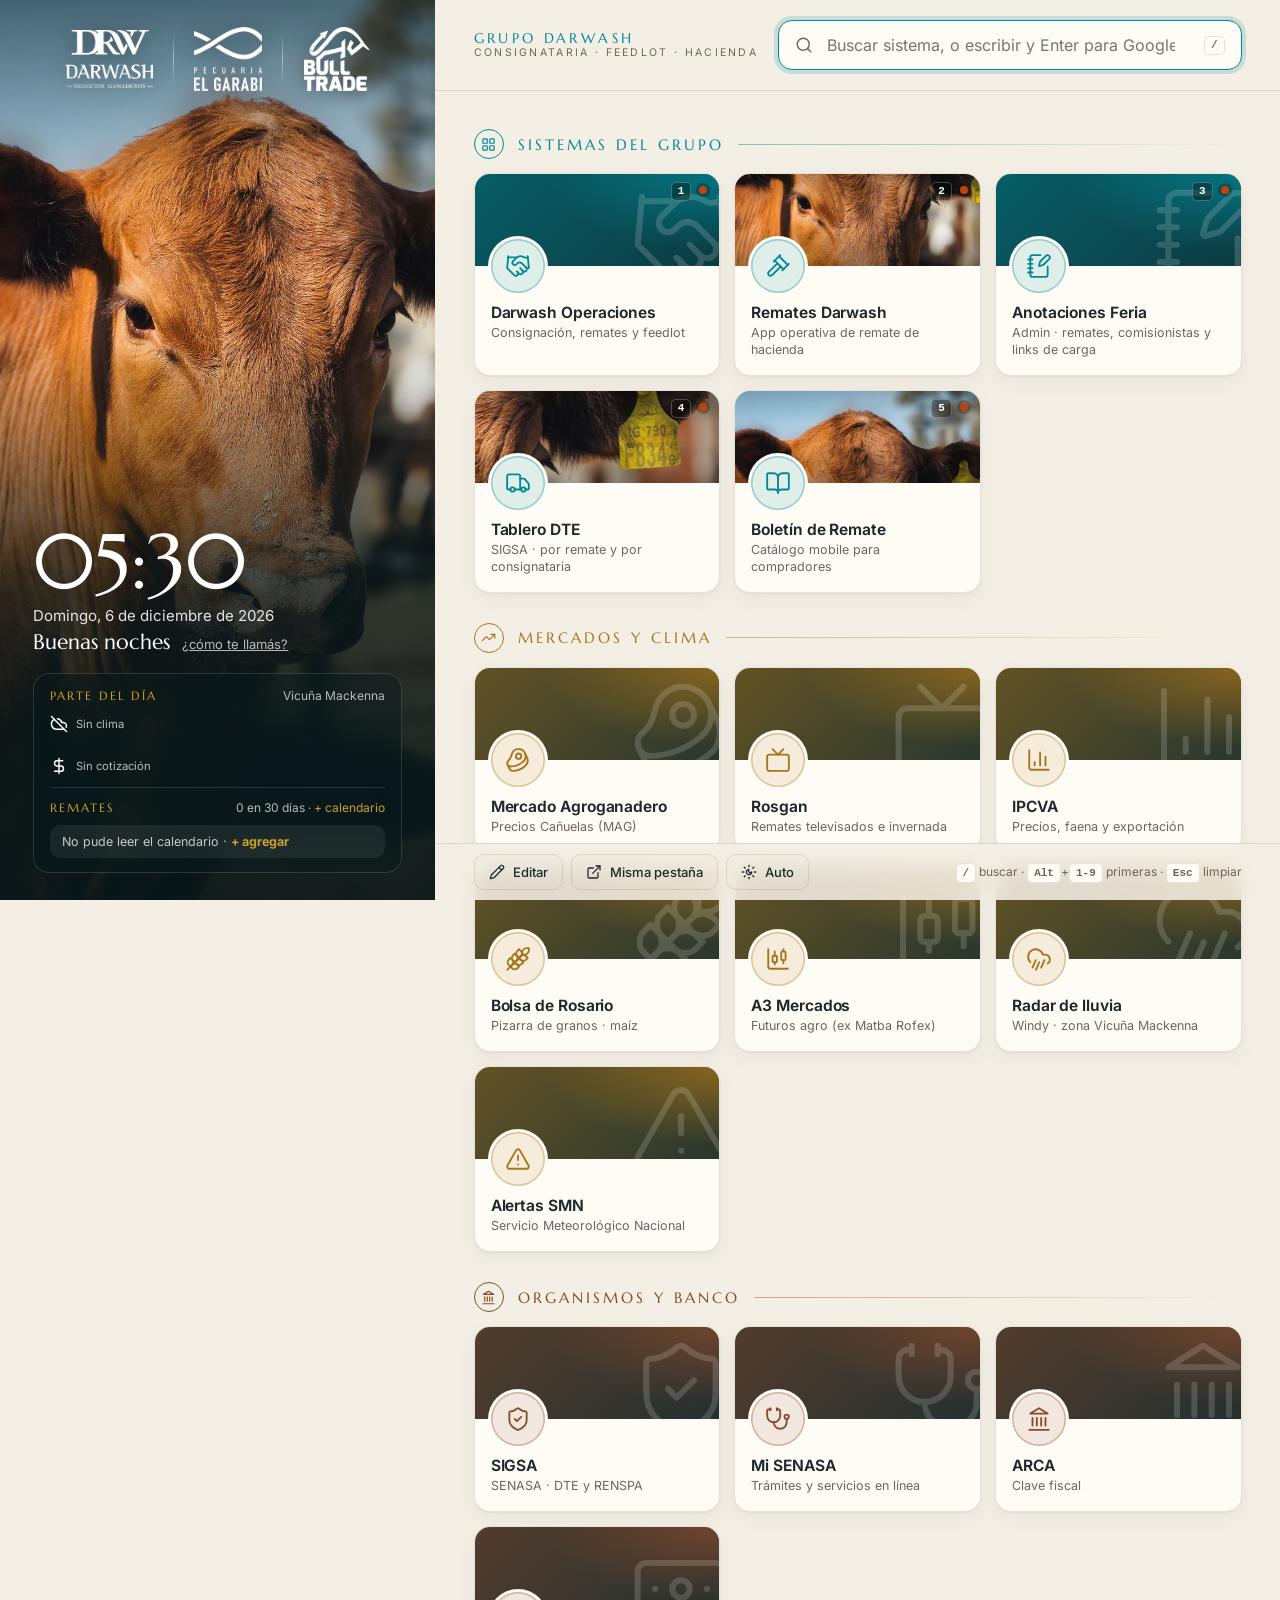
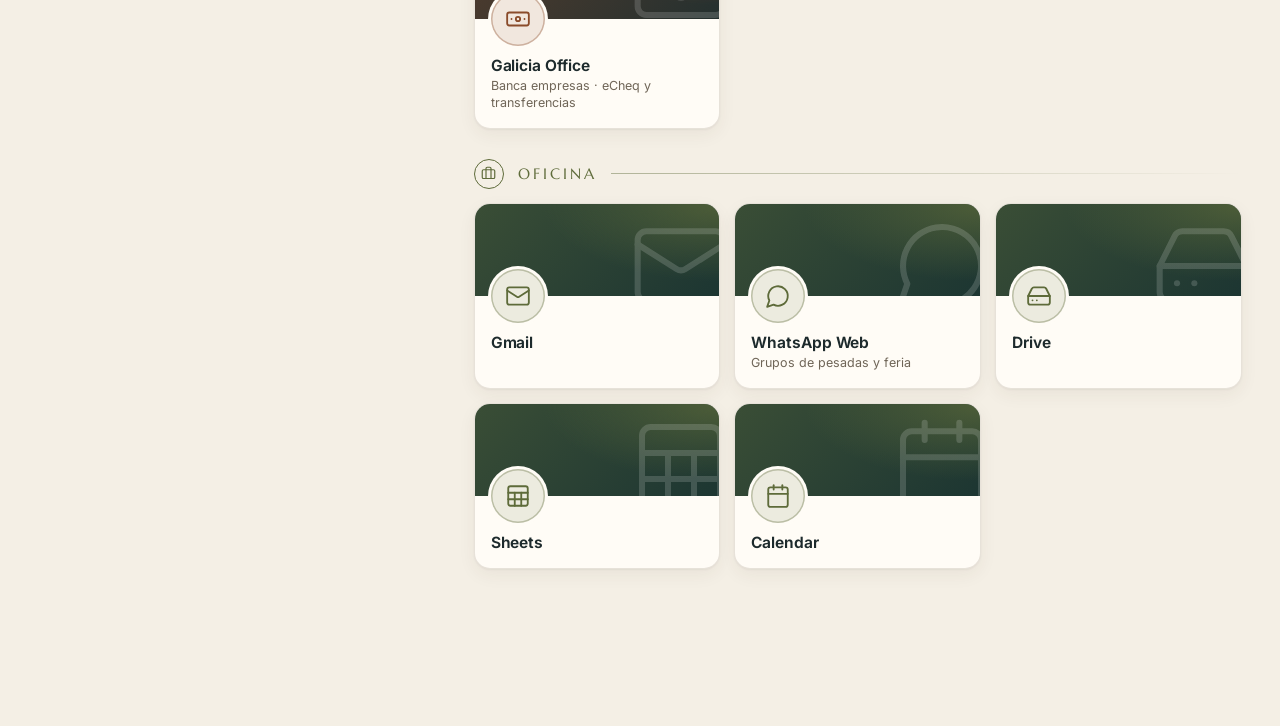
==== commit 200d8d83: "fotos y orden" ====
--- a/index.html
+++ b/index.html
@@ -88,6 +88,14 @@
       </div>
       <label>URL<input name="url" type="url" placeholder="https://…"></label>
       <label>Descripción<input name="desc"></label>
+      <label><span>Foto de fondo · ruta del repo (la ven todos) o subí una (solo vos)</span>
+        <span class="foto-input">
+          <span id="fotoPreview" class="foto-prev vacia"></span>
+          <input name="foto" placeholder="img/cards/tablero-dte.jpg">
+          <label class="btn sm"><i data-lucide="image-up"></i><span>Subir</span><input type="file" id="fotoFile" accept="image/*" hidden></label>
+          <button type="button" class="btn sm ghost" id="fotoQuitar" title="Quitar foto"><i data-lucide="x"></i></button>
+        </span>
+      </label>
       <div class="grid2">
         <label>Sección<input name="seccion" list="secList" required></label>
         <label class="checks">
--- a/styles.css
+++ b/styles.css
@@ -333,3 +333,48 @@
 .greet .nombre { cursor: pointer; border-bottom: 1px dashed rgba(201,162,39,.5); }
 .greet .pedir { font: 13px var(--sans); color: rgba(255,255,255,.7); background: none; border: 0; cursor: pointer; text-decoration: underline; margin-left: 6px; padding: 0; }
 @media (max-width: 1180px) { .brand-logos { display: none; } }
+
+/* ================= tarjetas con foto de fondo ================= */
+.grid:not(.compact) .tile:not(.add-tile) { padding: 0; gap: 0; min-height: 0; }
+.tile .cover {
+  position: relative; display: block; height: 92px; overflow: hidden; flex: none;
+  background:
+    radial-gradient(120% 140% at 100% 0%, color-mix(in srgb, var(--c) 70%, transparent), transparent 60%),
+    linear-gradient(135deg, color-mix(in srgb, var(--c) 55%, #0E2A30), color-mix(in srgb, var(--c) 18%, #0E2A30));
+}
+.tile .cover img { width: 100%; height: 100%; object-fit: cover; display: block; transition: transform .5s ease; }
+.tile .cover.foto::after { content: ""; position: absolute; inset: 0;
+  background: linear-gradient(180deg, rgba(0,0,0,.18) 0%, transparent 35%, transparent 60%, rgba(0,0,0,.28) 100%); }
+.tile .cover .cover-ico { position: absolute; right: -14px; bottom: -22px; width: 104px; height: 104px; color: #fff; opacity: .16; stroke-width: 1.4; }
+.tile:hover .cover img, .tile:focus-visible .cover img { transform: scale(1.06); }
+.grid:not(.compact) .tile .ico {
+  margin: -27px 0 0 16px; position: relative; z-index: 1; width: 54px; height: 54px;
+  background: color-mix(in srgb, var(--c) 12%, var(--card)); box-shadow: 0 0 0 3px var(--card), inset 0 0 0 1.5px color-mix(in srgb, var(--c) 35%, transparent);
+}
+.grid:not(.compact) .tile .txt { padding: 10px 16px 16px; }
+.grid:not(.compact) .tile .dot { top: 12px; right: 12px; box-shadow: 0 0 0 3px rgba(0,0,0,.25); }
+.grid:not(.compact) .tile .num { top: 8px; right: 28px; background: rgba(0,0,0,.35); color: #fff; border-color: rgba(255,255,255,.25); }
+.grid:not(.compact) .tile .badge { top: 10px; right: 10px; background: rgba(0,0,0,.45); color: #F5D77A; }
+.grid:not(.compact) .tile::before { z-index: 2; }
+.grid.compact .tile .cover { display: none; }
+.tile.add-tile { min-height: 150px; }
+@media (max-width: 560px) { .tile .cover { height: 72px; } .grid:not(.compact) .tile .ico { width: 44px; height: 44px; margin-top: -22px; margin-left: 12px; } .grid:not(.compact) .tile .txt { padding: 8px 12px 12px; } }
+
+/* ================= ordenar / ocultar secciones ================= */
+.sec-ctrl { display: none; gap: 6px; margin-left: 4px; }
+body.editing .sec-ctrl { display: inline-flex; }
+.sec-ctrl .tbtn { width: 30px; height: 30px; color: var(--txt); }
+.sec-ctrl .tbtn:disabled { opacity: .3; cursor: default; }
+.sec-ctrl .tbtn.on { color: #C2410C; } .sec-ctrl .tbtn.on svg { fill: none; }
+.sec.is-oculta { opacity: .45; }
+.sec.is-oculta .grid { display: none; }
+.ocultas-nota { margin-top: 26px; text-align: center; color: var(--mut); font-size: 12.5px; }
+
+/* ---- editor: foto ---- */
+.foto-input { display: flex; gap: 8px; align-items: center; }
+.foto-input input { flex: 1; }
+.foto-prev { width: 84px; height: 40px; flex: none; border-radius: 8px; background: var(--bg2) center/cover no-repeat; border: 1px solid var(--line); }
+.foto-prev.vacia { background-image: repeating-linear-gradient(45deg, transparent 0 6px, var(--line) 6px 7px); }
+.foto-input .btn.sm { height: 40px; }
+.grid:not(.compact) .tile .tools { top: 10px; left: 10px; right: auto; bottom: auto; }
+.grid:not(.compact) .tile .tools .tbtn { background: rgba(0,0,0,.45); color: #fff; border-color: rgba(255,255,255,.25); }
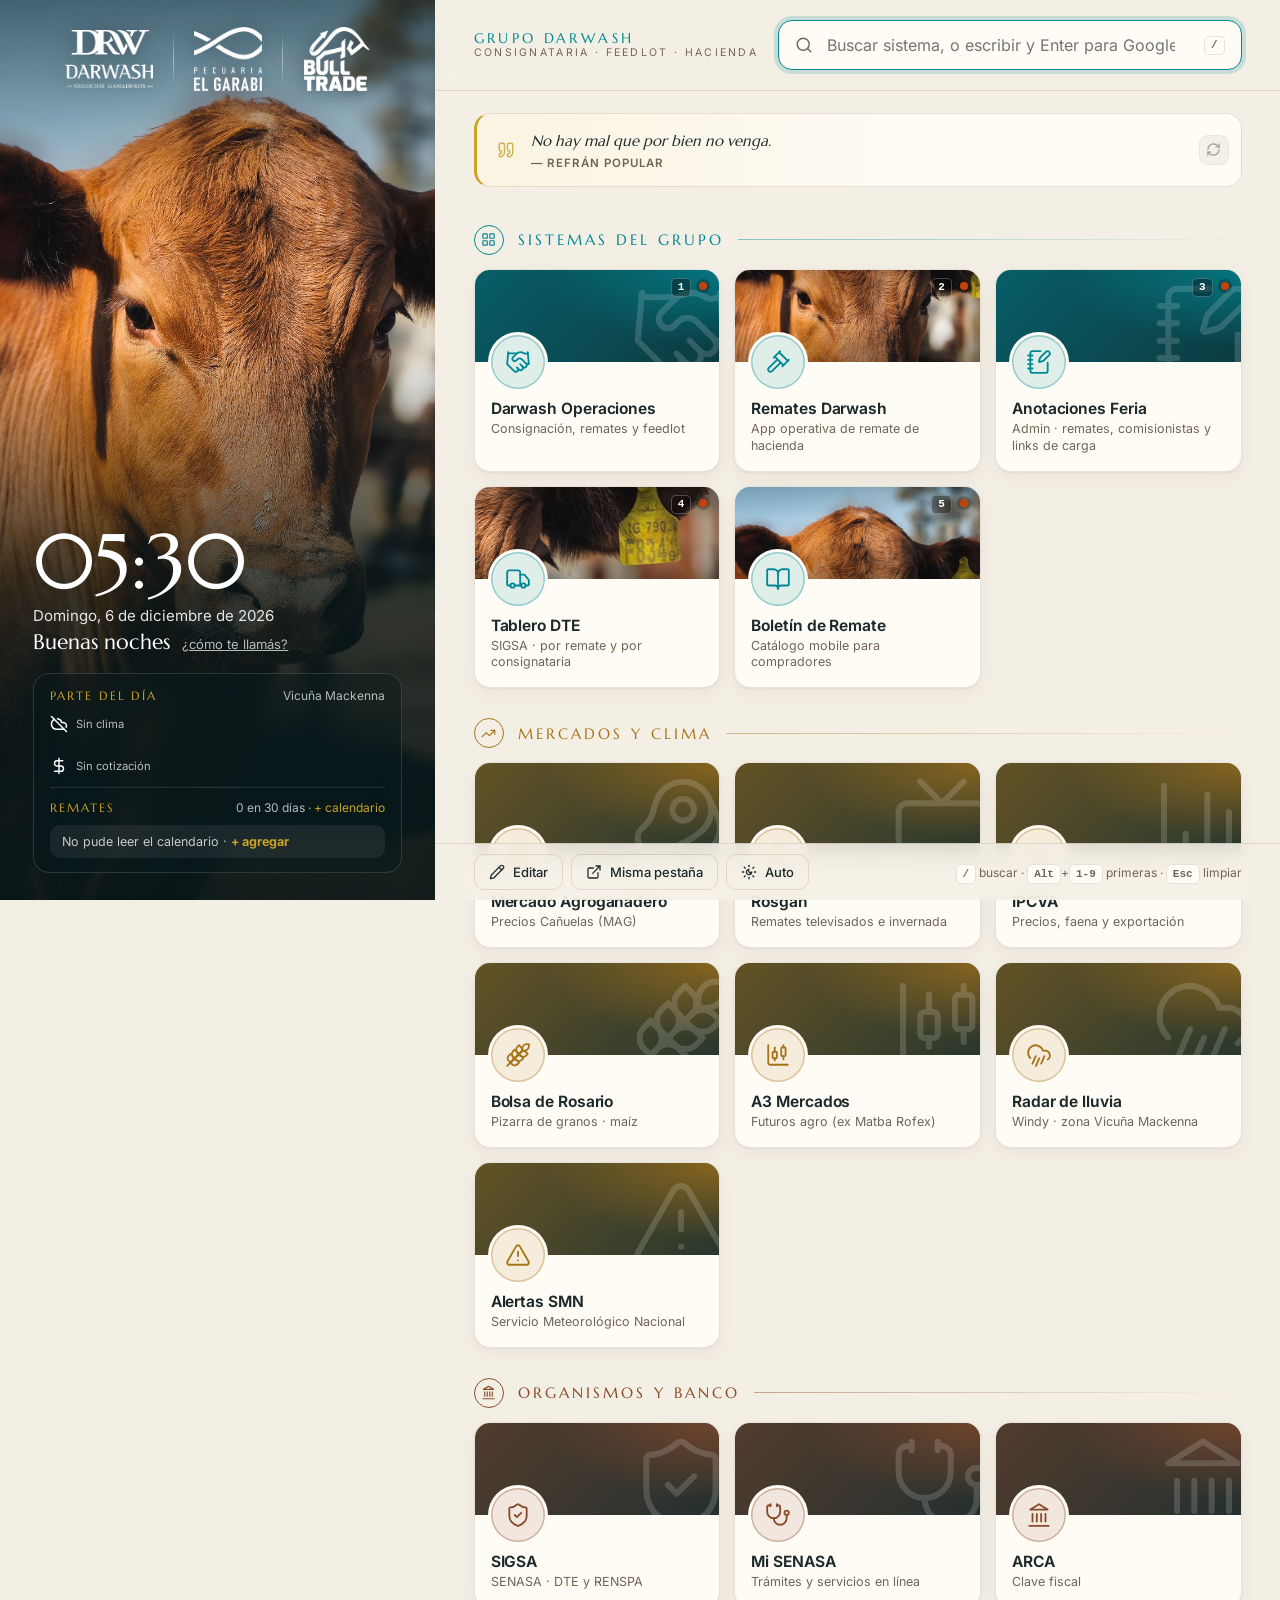
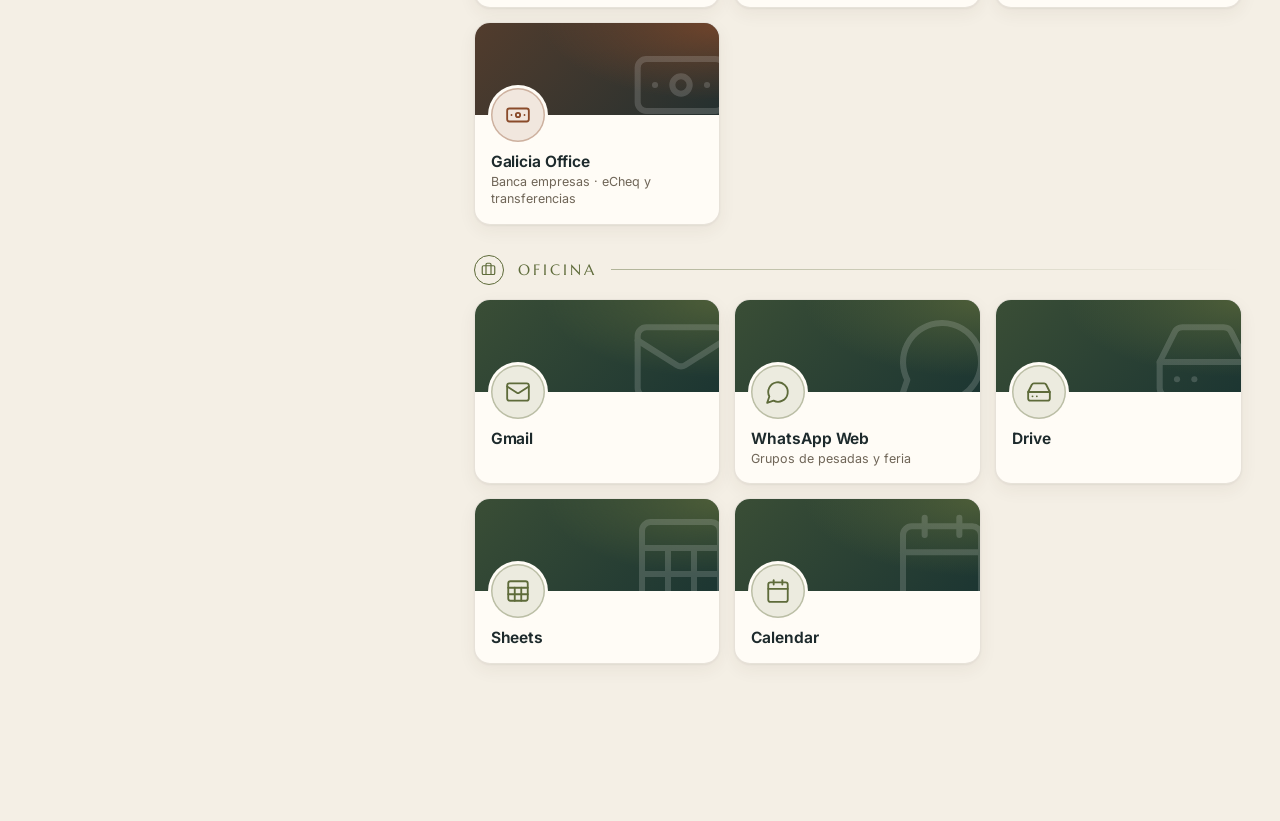
==== commit db2cca33: "fotos y orden" ====
--- a/index.html
+++ b/index.html
@@ -60,6 +60,7 @@
         </label>
       </header>
 
+      <section class="frase" id="frase" hidden></section>
       <main id="content"></main>
 
       <footer class="bar">
@@ -117,6 +118,7 @@
 
   <script src="lucide.min.js"></script>
   <script src="config.js"></script>
+  <script src="frases.js"></script>
   <script src="app.js"></script>
 </body>
 </html>
--- a/styles.css
+++ b/styles.css
@@ -378,3 +378,21 @@
 .foto-input .btn.sm { height: 40px; }
 .grid:not(.compact) .tile .tools { top: 10px; left: 10px; right: auto; bottom: auto; }
 .grid:not(.compact) .tile .tools .tbtn { background: rgba(0,0,0,.45); color: #fff; border-color: rgba(255,255,255,.25); }
+
+/* ================= frase del día ================= */
+.frase { margin: 22px clamp(18px, 3vw, 44px) 0; display: flex; flex-direction: column; gap: 8px; }
+.frase-msg { display: flex; align-items: center; gap: 10px; padding: 10px 14px; border-radius: 12px; font-weight: 600; font-size: 14px;
+  background: color-mix(in srgb, var(--teal) 12%, var(--card)); border: 1px solid color-mix(in srgb, var(--teal) 30%, transparent); color: var(--txt); }
+.frase-msg svg { color: var(--teal); }
+.frase-msg.dest { background: color-mix(in srgb, var(--gold) 22%, var(--card)); border-color: color-mix(in srgb, var(--gold) 55%, transparent); }
+.frase-msg.dest svg { color: #A8741A; }
+.frase-main { position: relative; display: flex; align-items: center; gap: 16px; padding: 16px 52px 16px 20px; border-radius: 16px;
+  background: linear-gradient(90deg, color-mix(in srgb, var(--gold) 10%, var(--card)), var(--card) 60%);
+  border: 1px solid var(--line); border-left: 3px solid var(--gold); }
+.frase-q { width: 30px; height: 30px; color: var(--gold); opacity: .8; flex: none; }
+.frase blockquote { margin: 0; font: italic 400 clamp(15px, 1.15vw, 18px)/1.45 var(--serif); color: var(--txt); }
+.frase cite { display: block; margin-top: 4px; font: 600 11.5px var(--sans); font-style: normal; letter-spacing: .08em; text-transform: uppercase; color: var(--mut); }
+.frase-otra { position: absolute; right: 12px; top: 50%; transform: translateY(-50%); width: 30px; height: 30px; opacity: .45; }
+.frase-otra:hover { opacity: 1; }
+.frase-otra svg { width: 15px; height: 15px; }
+@media (max-width: 560px) { .frase { margin: 14px 16px 0; } .frase-main { padding: 14px 44px 14px 14px; gap: 10px; } .frase-q { width: 22px; height: 22px; } }
